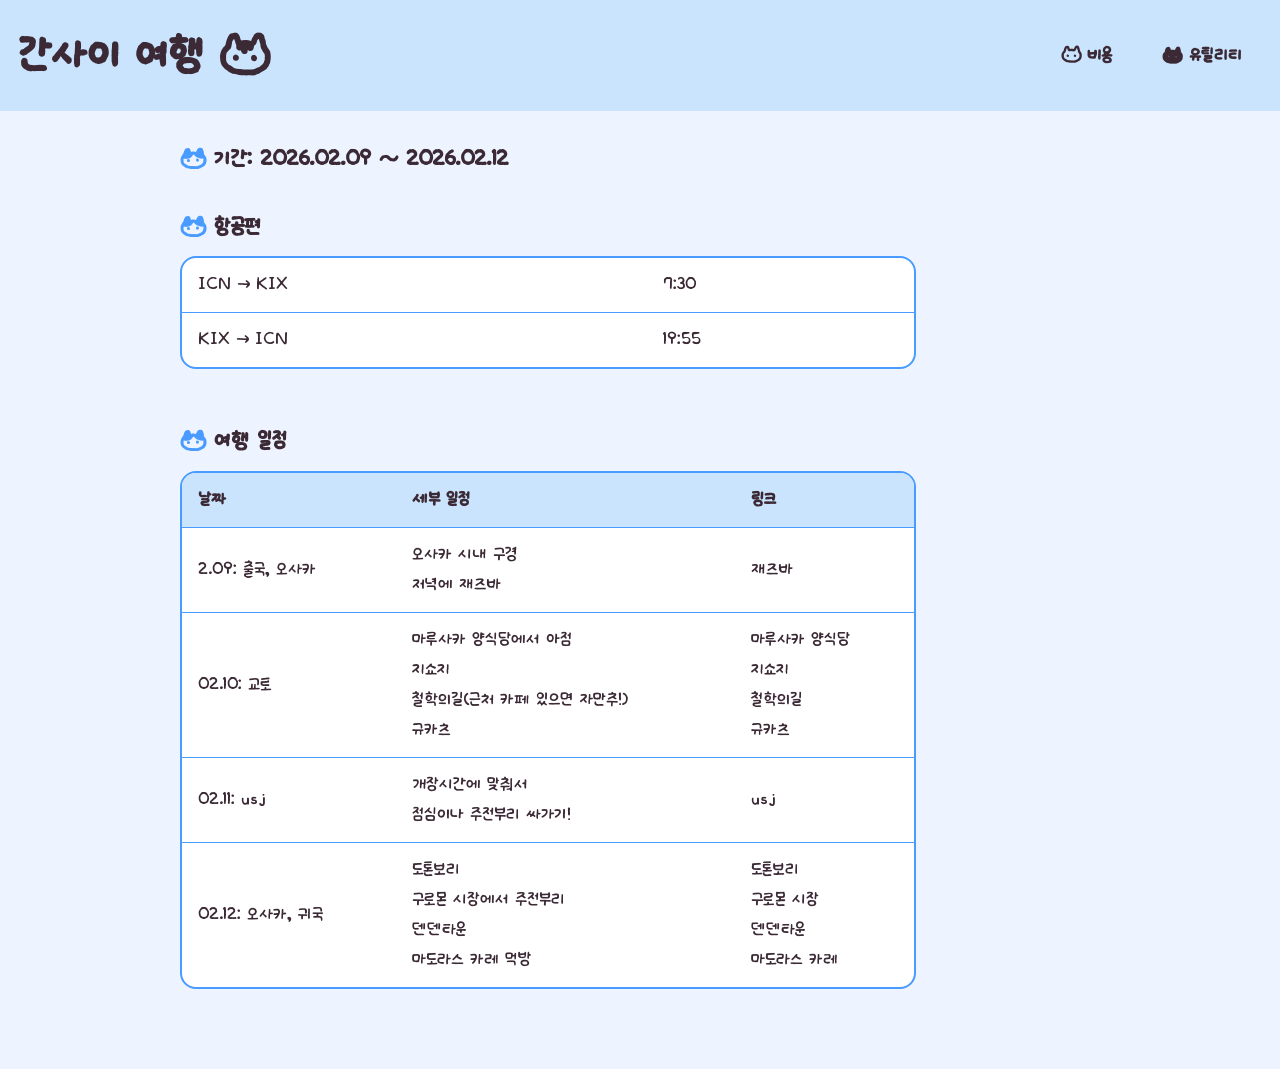
==== index.html @ da618d11 "Add files via upload" ====
<!DOCTYPE html>
<html lang="ko">
  <head>
    <meta name="viewport" content="width=device-width, initial-scale=1.0">
    <link rel="stylesheet" href="./css/main_style.css">
    <title> 2026 간사이 </title>
  </head>

  <body>
    <header class="site-header">
    <div id="logo">
      <h1> 간사이 여행 ♧</h1>
      <nav>
        <a href="./cost_manage.html"> ♤ 비용 </a>
        <a href="./util.html"> † 유틸리티 </a>
      </nav>
    </div>
  </header>
    <div class="section">
      <h3>기간: 2026.02.09 ~ 2026.02.12</h3>
      <h3>항공편</h3>
      <table>
        <tr>
          <td>ICN → KIX</td>
          <td>7:30</td>
        </tr>
        <tr>
          <td>KIX → ICN</td>
          <td>19:55</td>
        </tr>
      </table>

      <br>

    <h3>여행 일정</h3>
    <table>
      <thead>
        <tr>
          <th>날짜</th>
          <th>세부 일정</th>
          <th>링크</th>
        </tr>
      </thead>
      <tr>
        <td>2.09: 출국, 오사카</td>
        <td>오사카 시내 구경<br>저녁에 재즈바</td>
        <td>재즈바</td>
      </tr>
      <tr>
        <td>02.10: 교토</td>
        <td>마루사카 양식당에서 아점<br>지쇼지
        <br>철학의길(근처 카페 있으면 자만추!)<br>규카츠</td>
        <td>마루사카 양식당<br>지쇼지<br>철학의길<br>규카츠</td>
      </tr>
      <tr>
        <td>02.11: usj</td>
        <td>개장시간에 맞춰서<br>점심이나 주전부리 싸가기!</td>
        <td>usj</td>
      </tr>
      <tr>
        <td>02.12: 오사카, 귀국</td>
        <td>도톤보리<br>구로몬 시장에서 주전부리<br>덴덴타운
          <br>마도라스 카레 먹방</td>
        <td>도톤보리<br>구로몬 시장<br>덴덴타운<br>마도라스 카레</td>
      </tr>
    </table>
    </div>
  </body>
</html>
---- css/main_style.css ----
/* 폰트 등록 */
@font-face {
  font-family: "온글잎 박다현체";             /* css 내에서 부를 별칭 */
  src: url("../fonts/온글잎 박다현체.ttf");   /* 폰트 위치 */
}

/* -----------기본 세팅----------- */
:root{
  --bg: #edf4ff;
  --main_blue: #cae4fe;
  --sub_blue: #499bff;
  --card: #ffffff;
  --text: #3b2a35;
}

/* 박스 크기 계산 방식 통일
*는 모든 요소에 적용한다는 뜻
border-box: width 안에 padding + border 포함 */
* {box-sizing: border-box;}

body {
  font-family: "온글잎 박다현체", sans-serif;
  margin: 0;
  color: var(--text);
  background: var(--bg);
  line-height: 1.5;       /* 줄 간격 */
}

/* -----------공통 레이아웃: 페이지 가운데 정렬----------- */
body > *{
  width: min(920px, 96vw);  /* 최대 920픽셀, 모바일에서는 화면의 92%로 */
  margin-left: auto;        /* 가운데 정렬 */
  margin-right: auto;
  padding-bottom: 80px;
}

/* -----------헤더----------- */
.site-header{
  width: 100vw;                       /* 화면 전체 폭 */
  margin-top: 0px;
  margin-left: calc(50% - 50vw);      /* 양쪽 끝까지 당김 */
  margin-right: calc(50% - 50vw);
  background: var(--main_blue);
  padding: 18px 18px;
}

/* 제목은 왼쪽, 메뉴는 오른쪽 */
#logo{
  display: flex;                    /* 가로 배치 */
  align-items: center;              /* 세로 중앙 */
  justify-content: space-between;   /* 좌우 끝으로 벌림 */
  gap: 12px;                        /* 요소 사이 간격 */
}

#logo h1{
  margin: 0;                /* 기본 여백 제거 */
  font-size: 50px;
}

#logo nav{
  display: flex;      /* 메뉴를 가로로 */
  gap: 10px;          /* 버튼 사이 간격 */
}

/* 네비 버튼 */
#logo nav a{
  display: inline-block;
  text-decoration: none;            /* 밑줄 제거 */
  font-size: 20px;
  color: var(--text);
  background: var(--main_blue);
  padding: 10px 20px;
  font-weight: 700;
}

/* -----------제목/섹션----------- */
h3{
  margin-top: 30px;
  margin-bottom: 10px;
  font-size: 25px;
  color: var(--text);
}

/* h3 앞 장식 */
h3::before{
  content: " ¢ ";
  color: var(--sub_blue);
}

/* -----------표를 카드처럼----------- */
table{
  font-size: 20px;
  width: 80%;
  background: var(--card);
  border: 2px solid var(--sub_blue);
  border-radius: 16px;
  overflow: hidden;                     /* 둥근 모서리 안 넘치게 */
  border-collapse: separate;
  border-spacing: 0;
}

thead th{
  background: var(--main_blue);
  color: var(--text);
  font-weight: 800;
  text-align: left; 
}

th, td{
  padding: 12px 16px;                           /* 셀 안쪽 여백 */
  border-bottom: 1px solid var(--sub_blue);     /* 행 구분선 */
}

/* 마지막 줄 밑줄 제거 */
tbody tr:last-child td{
  border-bottom: none;
}

/* -----------반응형 (폰에서 헤더 줄바꿈)----------- */
/* 화면이 520 픽셀 이하면 로고/메뉴 새로 배치
모바일에서도 안 깨짐! */
@media (max-width: 520px){
  #logo{
    flex-direction: column;
    align-items: flex-start;
  }

  table {
    width: 100%;
  }

  #logo h1 {
    font-size: 36px;
  }
}
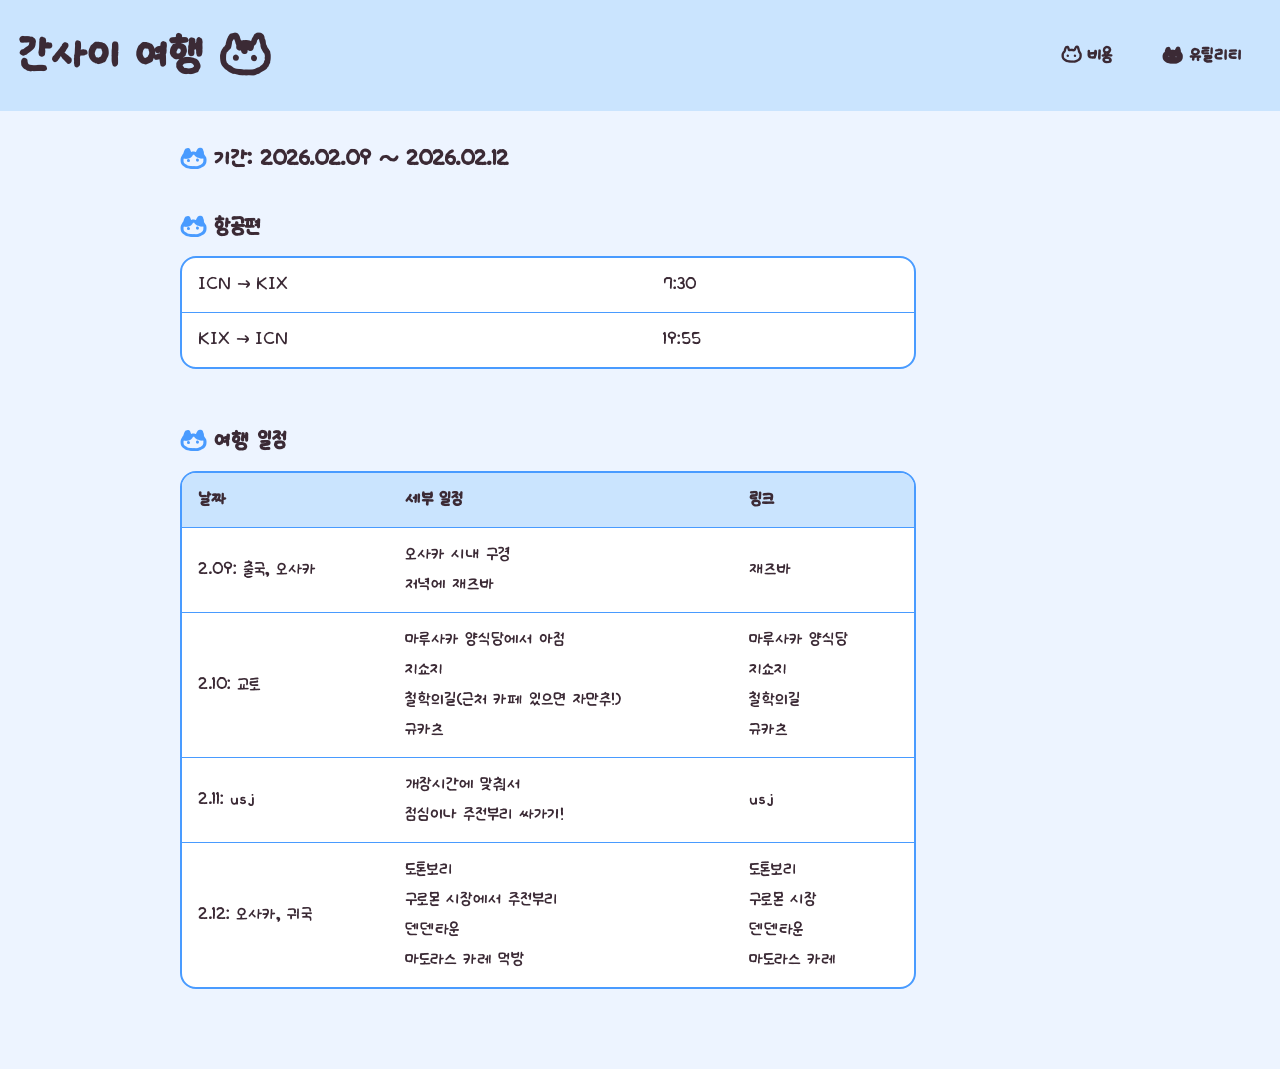
==== commit 31f80610: "Update index.html" ====
--- a/index.html
+++ b/index.html
@@ -11,8 +11,8 @@
     <div id="logo">
       <h1> 간사이 여행 ♧</h1>
       <nav>
-        <a href="./cost_manage.html"> ♤ 비용 </a>
-        <a href="./util.html"> † 유틸리티 </a>
+        <a href="/jhmj_kansai/cost_manage.html"> ♤ 비용 </a>
+        <a href="/jhmj_kansai/util.html"> † 유틸리티 </a>
       </nav>
     </div>
   </header>
@@ -47,18 +47,18 @@
         <td>재즈바</td>
       </tr>
       <tr>
-        <td>02.10: 교토</td>
+        <td>2.10: 교토</td>
         <td>마루사카 양식당에서 아점<br>지쇼지
         <br>철학의길(근처 카페 있으면 자만추!)<br>규카츠</td>
         <td>마루사카 양식당<br>지쇼지<br>철학의길<br>규카츠</td>
       </tr>
       <tr>
-        <td>02.11: usj</td>
+        <td>2.11: usj</td>
         <td>개장시간에 맞춰서<br>점심이나 주전부리 싸가기!</td>
         <td>usj</td>
       </tr>
       <tr>
-        <td>02.12: 오사카, 귀국</td>
+        <td>2.12: 오사카, 귀국</td>
         <td>도톤보리<br>구로몬 시장에서 주전부리<br>덴덴타운
           <br>마도라스 카레 먹방</td>
         <td>도톤보리<br>구로몬 시장<br>덴덴타운<br>마도라스 카레</td>
@@ -66,4 +66,6 @@
     </table>
     </div>
   </body>
-</html>+
+</html>
+
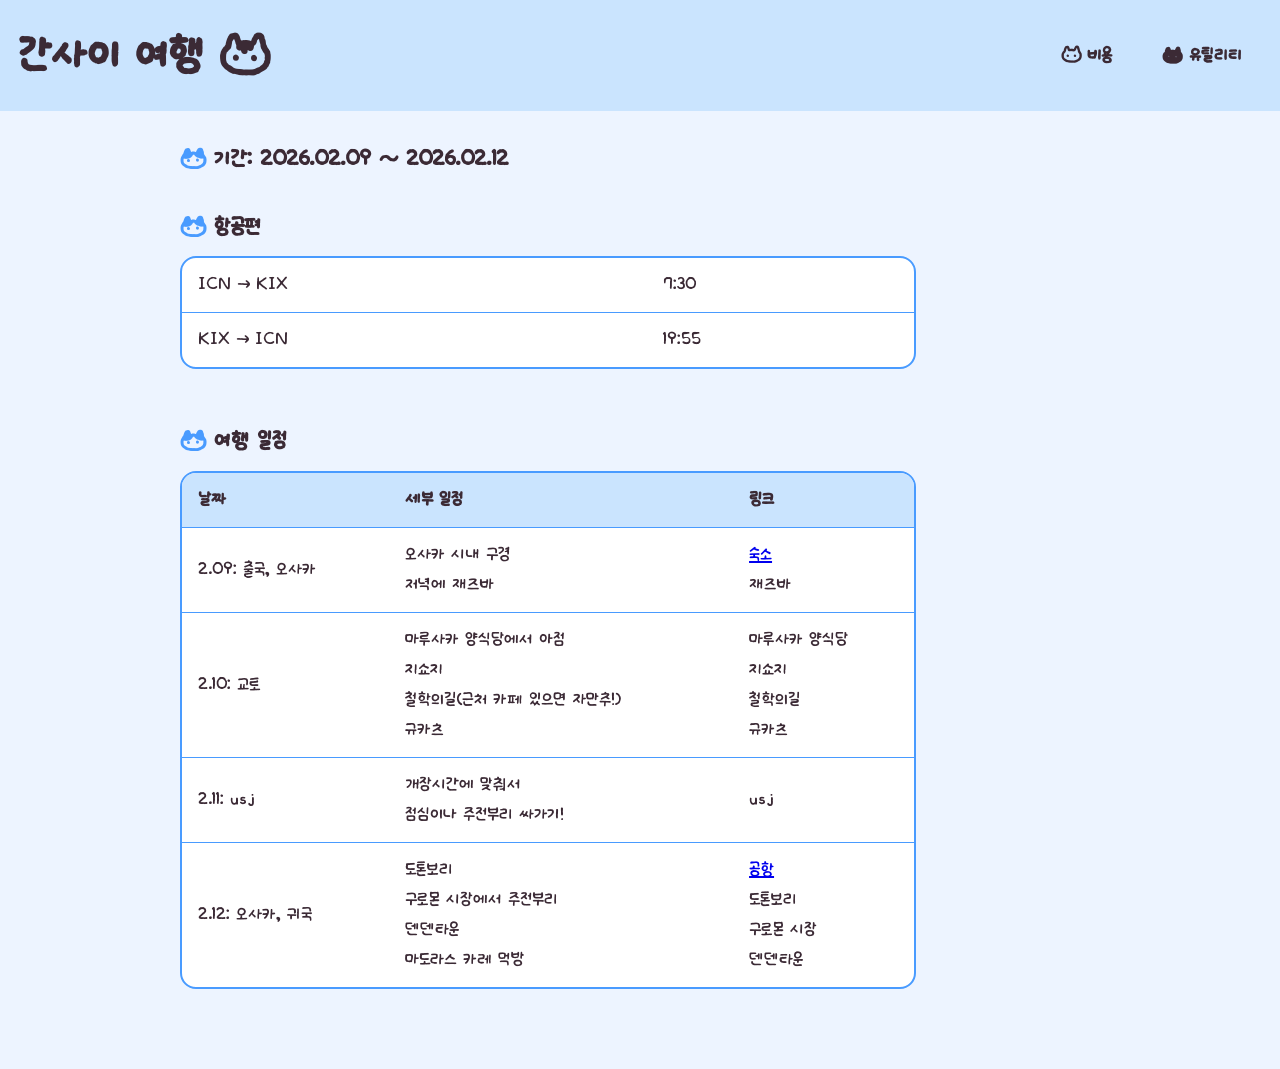
==== commit 4760ba83: "Update index.html" ====
--- a/index.html
+++ b/index.html
@@ -44,7 +44,7 @@
       <tr>
         <td>2.09: 출국, 오사카</td>
         <td>오사카 시내 구경<br>저녁에 재즈바</td>
-        <td>재즈바</td>
+        <td><a href="https://maps.app.goo.gl/5QKWq7LcT6DKZyc16">숙소</a><br>재즈바</td>
       </tr>
       <tr>
         <td>2.10: 교토</td>
@@ -61,7 +61,7 @@
         <td>2.12: 오사카, 귀국</td>
         <td>도톤보리<br>구로몬 시장에서 주전부리<br>덴덴타운
           <br>마도라스 카레 먹방</td>
-        <td>도톤보리<br>구로몬 시장<br>덴덴타운<br>마도라스 카레</td>
+        <td><a href="https://maps.app.goo.gl/cMk9TgbFaijjdCP4A">공항</a><br>도톤보리<br>구로몬 시장<br>덴덴타운</td>
       </tr>
     </table>
     </div>
@@ -69,3 +69,4 @@
 
 </html>
 
+
